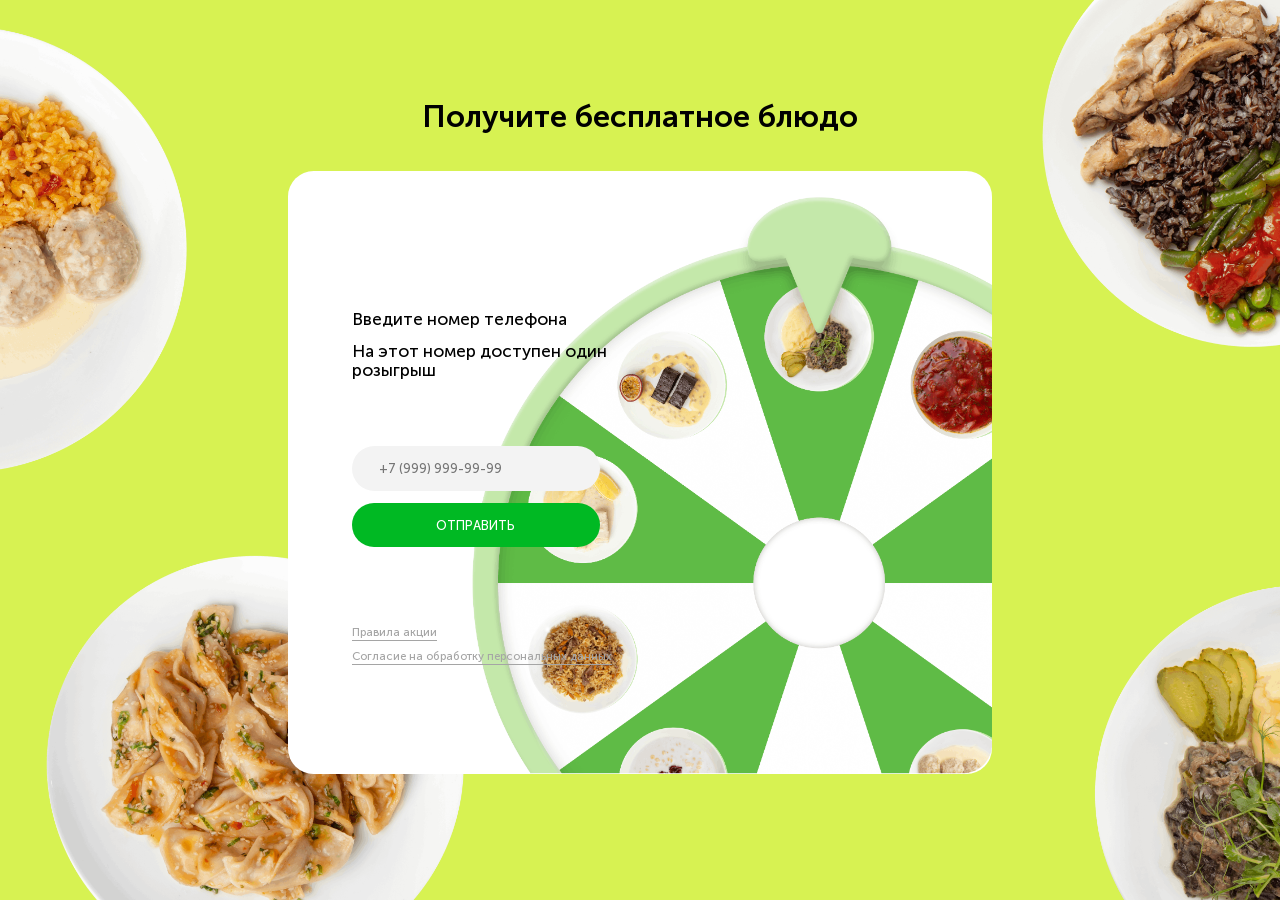
==== index.html @ 5be63682 "Add files via upload" ====
<!DOCTYPE html>
<html lang="en">
  <head>
    <meta charset="UTF-8" />
    <meta name="viewport" content="width=device-width, initial-scale=1.0" />
    <title>Fortune</title>
    <link rel="stylesheet" href="style.css" />
  </head>
  <body>
    <div class="toast-container" id="toastContainer"></div>
    <h2>Получите бесплатное блюдо</h2>
    <div class="container">
      <div class="text">
        <p>Введите номер телефона</p>
        <p>На этот номер доступен один розыгрыш</p>
        <form id="phoneForm">
          <input
            type="tel"
            id="phoneInput"
            placeholder="+7 (999) 999-99-99"
            maxlength="18"
            class="form-input"
          />
          <input type="submit" value="Отправить" id="submitPhone" />
        </form>
        <a href="#">Правила акции</a>
        <a href="#">Согласие на обработку персональных данных</a>
      </div>
    </div>
    <script src="script.js"></script>
  </body>
</html>
---- style.css ----
@font-face {
  font-family: "MuseoSansCyrl-500";
  src: url("./font/MuseoSansCyrl-500.woff") format("woff");
  font-weight: 500;
  font-style: normal;
  font-display: swap;
}
@font-face {
  font-family: "MuseoSansCyrl-700";
  src: url("./font/MuseoSansCyrl-700.woff") format("woff");
  font-weight: 700;
  font-style: normal;
  font-display: swap;
}
@font-face {
  font-family: "MuseoSansCyrl-900";
  src: url("./font/MuseoSansCyrl-900.woff") format("woff");
  font-weight: 900;
  font-style: normal;
  font-display: swap;
}
* {
  margin: 0;
  padding: 0;
  box-sizing: border-box;
  font-family: "MuseoSansCyrl-500";
}
body {
  width: 100vw;
  height: 100vh;
  background-color: #d7f252;
  background-image: url(./img/bg.png);
  background-repeat: no-repeat;
  background-size: cover;
  background-position: center;
  display: flex;
  flex-direction: column;
  align-items: center;
  justify-content: center;
  overflow: hidden;
}
h2 {
  font-family: "MuseoSansCyrl-700";
  font-size: 2.4vw;
  font-weight: 700;
  color: #000;
  margin-bottom: 5vw;
}
.container {
  width: 55vw;
  height: 67vh;
  background-color: #fff;
  background-image: url(./img/container.png);
  background-repeat: no-repeat;
  background-size: cover;
  background-position: right bottom;
  border-radius: 2vw;
  padding: 5vw;
  position: relative;
  top: -2.2vw;
  overflow: hidden;
}
.text {
  width: 100%;
  height: 100%;
  display: flex;
  flex-direction: column;
  align-items: flex-start;
  justify-content: center;
}
p {
  width: 50%;
  font-family: "MuseoSansCyrl-500";
  font-size: 1.35vw;
  font-weight: 500;
  color: #000;
  margin-bottom: 1vw;
  position: relative;
  top: -2vw;
  line-height: 1.5vw;
}
form {
  width: 100%;
  height: 30%;
  display: flex;
  flex-direction: column;
  align-items: flex-start;
  justify-content: center;
  position: relative;
  top: 1vw;
}
input[type="tel"] {
  width: 43%;
  margin-bottom: 1vw;
  border: none;
  outline: none;
  border-radius: 10vw;
  padding: 1.1vw 2vw;
  background-color: #f3f3f3;
  font-family: "MuseoSansCyrl-500";
  font-size: 1vw;
  font-weight: 500;
  color: #000;
  border: .1vw solid transparent;
}
input[type="submit"] {
  width: 43%;
  margin-bottom: 1vw;
  border: none;
  outline: none;
  border-radius: 10vw;
  padding: 1.1vw 2vw;
  background-color: #00b923;
  font-family: "MuseoSansCyrl-500";
  font-size: 1vw;
  font-weight: 500;
  color: #fff;
  text-transform: uppercase;
  transition: .3s ease-in-out;
}
input[type="submit"]:hover {
    cursor: pointer;
    scale: 1.01;
}
a {
  font-family: "MuseoSansCyrl-500";
  font-size: 0.9vw;
  font-weight: 500;
  color: #a5a5a5;
  margin-bottom: 0.8vw;
  position: relative;
  bottom: -5vw;
  text-underline-offset: 0.3vw;
}
.hidden {
  display: none;
}
.block {
  display: block;
}
.form-input.error {
  border: .1vw solid #ff000021;
}
.toast-container {
  position: fixed;
  top: 1vw;
  left: 50%;
  transform: translateX(-50%);
  z-index: 100;
}
.toast {
  background: white;
  border-radius: 1vw;
  padding: 1vw;
  margin-bottom: 1vw;
  box-shadow: 0 0 1vw rgba(0, 0, 0, 0.1);
  transform: translateY(-100px);
  opacity: 0;
  transition: all 0.3s ease;
  max-width: 400px;
  font-family: "MuseoSansCyrl-500";
  font-size: 0.9vw;
  font-weight: 500;
  color: #000;
  text-align: center;
}
.toast.show {
  transform: translateY(0);
  opacity: 1;
}
.toast.error {
  background: #000000;
}
.toast-title {
  font-weight: 700;
  color: #ffffff;
  margin-bottom: 1vw;
}
.toast.error .toast-title {
  color: #ffffff;
}
.toast-description {
  color: #ffffff;
}
.toast.error .toast-description {
  color: #ffffff;
}
@media (max-width: 960px) {
    h2 {
        font-size: 3vw;
    }
    .container {
        background-image: url(./img/container-adaptive.png);
        background-position: 70% 70%;
    }
    .text {
        width: 100%;
        align-items: center;
        text-align: center;
        position: relative;
        top: -10vw;
    }
    form {
        width: 100%;
        align-items: center;
    }
    p {
        width: 70%;
        font-size: 1.8vw;
        line-height: 2vw;
    }
    a {
        font-size: 1.3vw;
    }
    input[type="tel"],
    input[type="submit"] {
        width: 70%;
        margin-bottom: 2vw;
        padding: 2vw;
        font-size: 2vw;
    }
    .toast {
        font-size: 1.5vw;
    }
}
@media (max-width: 480px) {
    body {
      background-image: none;
    }
    h2 {
        width: 60%;
        font-size: 6vw;
        text-align: center;
        margin-bottom: 5vw;
    }
    .container {
        width: 80vw;
        height: 75vh;
        background-image: url(./img/container-adaptive.png);
        background-position: 70% 70%;
        padding: 5vw;
    }
    .text {
        width: 100%;
        align-items: center;
        text-align: left;
        position: relative;
        top: -15vw;
    }
    form {
        width: 100%;
        align-items: center;
    }
    p {
        width: 85%;
        font-size: 4vw;
        line-height: 4vw;
        top: -6vw;
    }
    a {
        width: 50%;
        font-size: 3vw;
        text-align: center;
        margin-bottom: 2vw;
    }
    input[type="tel"],
    input[type="submit"] {
        width: 95%;
        margin-bottom: 4vw;
        padding: 4vw;
        font-size: 3vw;
    }
    .toast {
        width: 90vw;
        font-size: 4vw;
    }
}
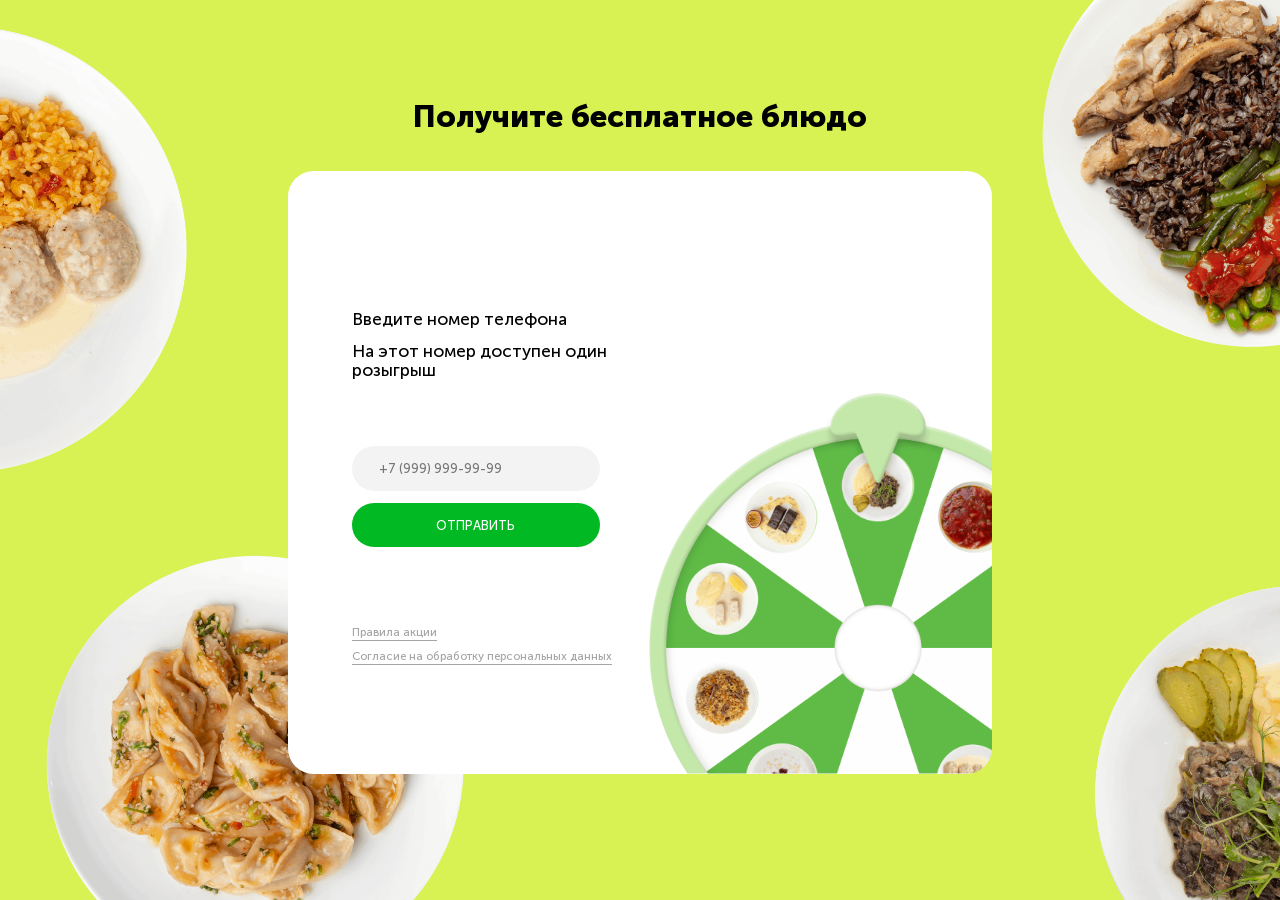
==== commit cc649837: "Update index.html" ====
--- a/index.html
+++ b/index.html
@@ -24,9 +24,10 @@
           <input type="submit" value="Отправить" id="submitPhone" />
         </form>
         <a href="#">Правила акции</a>
-        <a href="#">Согласие на обработку персональных данных</a>
+        <a href="#">Согласие на&nbsp;обработку персональных данных</a>
       </div>
     </div>
     <script src="script.js"></script>
   </body>
-</html>+
+</html>
--- a/style.css
+++ b/style.css
@@ -40,9 +40,9 @@
   overflow: hidden;
 }
 h2 {
-  font-family: "MuseoSansCyrl-700";
+  font-family: "MuseoSansCyrl-900";
   font-size: 2.4vw;
-  font-weight: 700;
+  font-weight: 900;
   color: #000;
   margin-bottom: 5vw;
 }
@@ -52,7 +52,7 @@
   background-color: #fff;
   background-image: url(./img/container.png);
   background-repeat: no-repeat;
-  background-size: cover;
+  background-size: 95%;
   background-position: right bottom;
   border-radius: 2vw;
   padding: 5vw;
@@ -186,11 +186,16 @@
   color: #ffffff;
 }
 @media (max-width: 960px) {
+  
+  body {
+     background-image: none;
+  }
     h2 {
         font-size: 3vw;
     }
     .container {
         background-image: url(./img/container-adaptive.png);
+        background-size: cover;
         background-position: 70% 70%;
     }
     .text {
@@ -231,7 +236,7 @@
         width: 60%;
         font-size: 6vw;
         text-align: center;
-        margin-bottom: 5vw;
+        margin-bottom: 10vw;
     }
     .container {
         width: 80vw;
@@ -252,7 +257,7 @@
         align-items: center;
     }
     p {
-        width: 85%;
+        width: 90%;
         font-size: 4vw;
         line-height: 4vw;
         top: -6vw;
@@ -274,4 +279,18 @@
         width: 90vw;
         font-size: 4vw;
     }
-}+.toast-container {
+  top: 10vw;
+}
+}
+
+
+
+
+
+
+
+
+
+
+
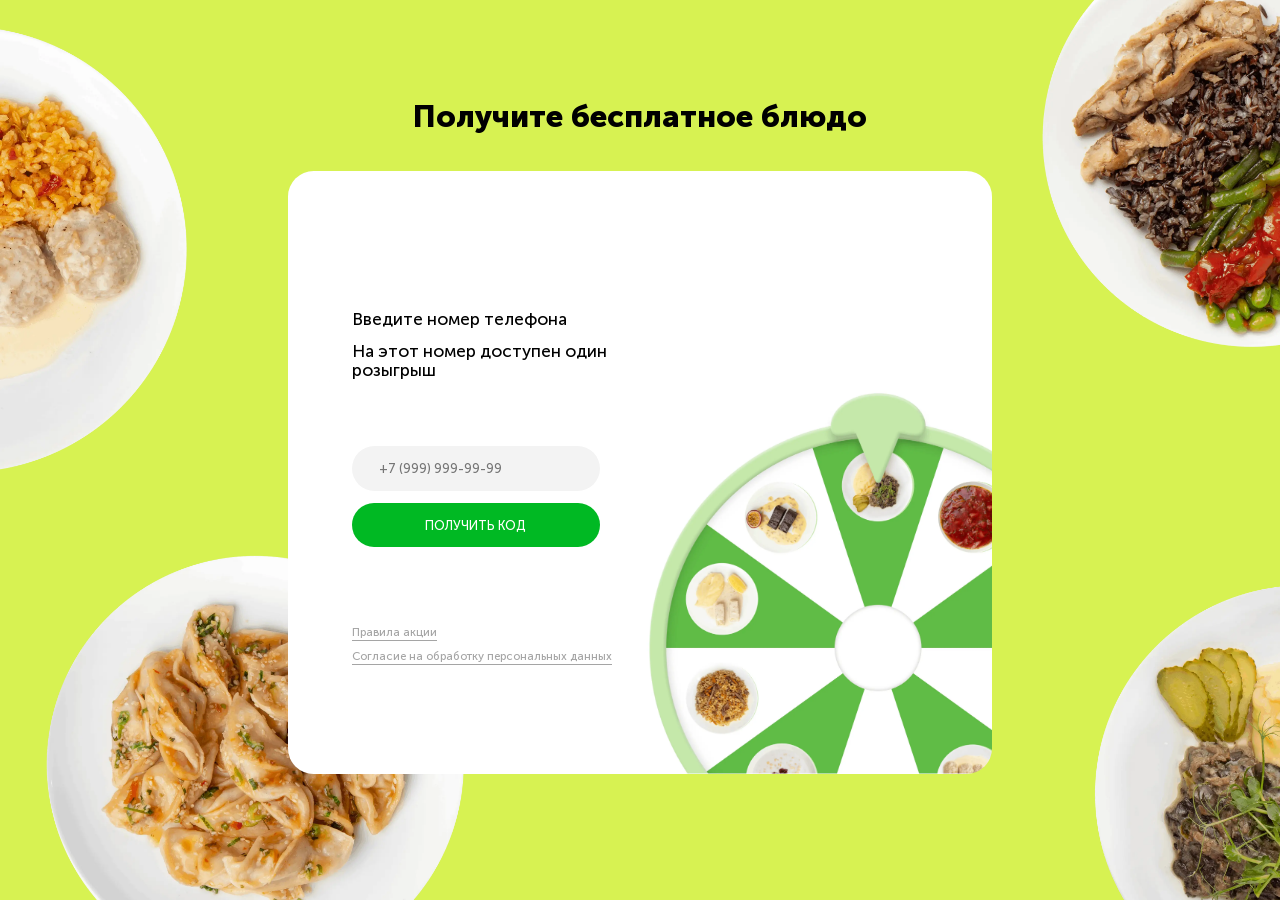
==== commit b9076be7: "правки смс и кодов" ====
--- a/index.html
+++ b/index.html
@@ -13,21 +13,47 @@
       <div class="text">
         <p>Введите номер телефона</p>
         <p>На этот номер доступен один розыгрыш</p>
-        <form id="phoneForm">
-          <input
-            type="tel"
-            id="phoneInput"
-            placeholder="+7 (999) 999-99-99"
-            maxlength="18"
-            class="form-input"
-          />
-          <input type="submit" value="Отправить" id="submitPhone" />
-        </form>
+        <div id="phone-form-container">
+          <form id="phoneForm">
+            <input
+                    type="tel"
+                    id="phoneInput"
+                    placeholder="+7 (999) 999-99-99"
+                    maxlength="18"
+                    class="form-input"
+            />
+            <input type="submit" value="Получить код" id="submitPhone" />
+          </form>
+        </div>
+        <div id="code-form-container" class="hidden">
+          <p>Мы отправили СМС с кодом на ваш номер</p>
+          <form id="codeForm">
+            <input
+                    type="tel"
+                    id="codeInput"
+                    placeholder="1234"
+                    maxlength="4"
+                    class="form-input"
+            />
+            <input type="submit" value="Подтвердить" id="submitCode" />
+          </form>
+        </div>
         <a href="#">Правила акции</a>
         <a href="#">Согласие на&nbsp;обработку персональных данных</a>
       </div>
     </div>
     <script src="script.js"></script>
   </body>
+ 
+</html>
 
-</html>
+<!--<form id="phoneForm">-->
+<!--  <input-->
+<!--          type="tel"-->
+<!--          id="phoneInput"-->
+<!--          placeholder="+7 (999) 999-99-99"-->
+<!--          maxlength="18"-->
+<!--          class="form-input"-->
+<!--  />-->
+<!--  <input type="submit" value="Отправить" id="submitPhone" />-->
+<!--</form>-->
--- a/style.css
+++ b/style.css
@@ -29,7 +29,7 @@
   width: 100vw;
   height: 100vh;
   background-color: #d7f252;
-  background-image: url(./img/bg.png);
+  background-image: url(./img/bg.webp);
   background-repeat: no-repeat;
   background-size: cover;
   background-position: center;
@@ -50,7 +50,7 @@
   width: 55vw;
   height: 67vh;
   background-color: #fff;
-  background-image: url(./img/container.png);
+  background-image: url(./img/container.webp);
   background-repeat: no-repeat;
   background-size: 95%;
   background-position: right bottom;
@@ -79,15 +79,21 @@
   top: -2vw;
   line-height: 1.5vw;
 }
-form {
-  width: 100%;
-  height: 30%;
-  display: flex;
-  flex-direction: column;
-  align-items: flex-start;
-  justify-content: center;
-  position: relative;
-  top: 1vw;
+#phone-form-container,
+#code-form-container {
+    width: 100%;
+    height: 30%;
+    display: flex;
+    flex-direction: column;
+    align-items: flex-start;
+    justify-content: center;
+    position: relative;
+    top: 1vw;
+}
+
+#phone-form-container form,
+#code-form-container form {
+    display: contents;
 }
 input[type="tel"] {
   width: 43%;
@@ -132,8 +138,9 @@
   bottom: -5vw;
   text-underline-offset: 0.3vw;
 }
-.hidden {
-  display: none;
+#phone-form-container.hidden,
+#code-form-container.hidden {
+    display: none;
 }
 .block {
   display: block;
@@ -143,9 +150,9 @@
 }
 .toast-container {
   position: fixed;
-  top: 1vw;
+  top: 50%;
   left: 50%;
-  transform: translateX(-50%);
+  transform: translate(-50%, -50%);
   z-index: 100;
 }
 .toast {
@@ -194,7 +201,7 @@
         font-size: 3vw;
     }
     .container {
-        background-image: url(./img/container-adaptive.png);
+        background-image: url(./img/container-adaptive.webp);
         background-size: cover;
         background-position: 70% 70%;
     }
@@ -205,7 +212,8 @@
         position: relative;
         top: -10vw;
     }
-    form {
+    #phone-form-container,
+    #code-form-container {
         width: 100%;
         align-items: center;
     }
@@ -233,15 +241,15 @@
       background-image: none;
     }
     h2 {
-        width: 60%;
-        font-size: 6vw;
+        width: 80%;
+        font-size: 7vw;
         text-align: center;
         margin-bottom: 10vw;
     }
     .container {
         width: 80vw;
         height: 75vh;
-        background-image: url(./img/container-adaptive.png);
+        background-image: url(./img/container-adaptive.webp);
         background-position: 70% 70%;
         padding: 5vw;
     }
@@ -252,7 +260,8 @@
         position: relative;
         top: -15vw;
     }
-    form {
+    #phone-form-container,
+    #code-form-container {
         width: 100%;
         align-items: center;
     }
@@ -273,24 +282,28 @@
         width: 95%;
         margin-bottom: 4vw;
         padding: 4vw;
-        font-size: 3vw;
+        font-size: 3.5vw;
     }
     .toast {
         width: 90vw;
-        font-size: 4vw;
-    }
-.toast-container {
-  top: 10vw;
-}
-}
-
-
-
-
-
-
-
-
-
-
-
+        font-size: 5vw;
+    }
+}
+
+
+
+
+
+
+
+
+
+
+
+
+
+
+
+
+
+
